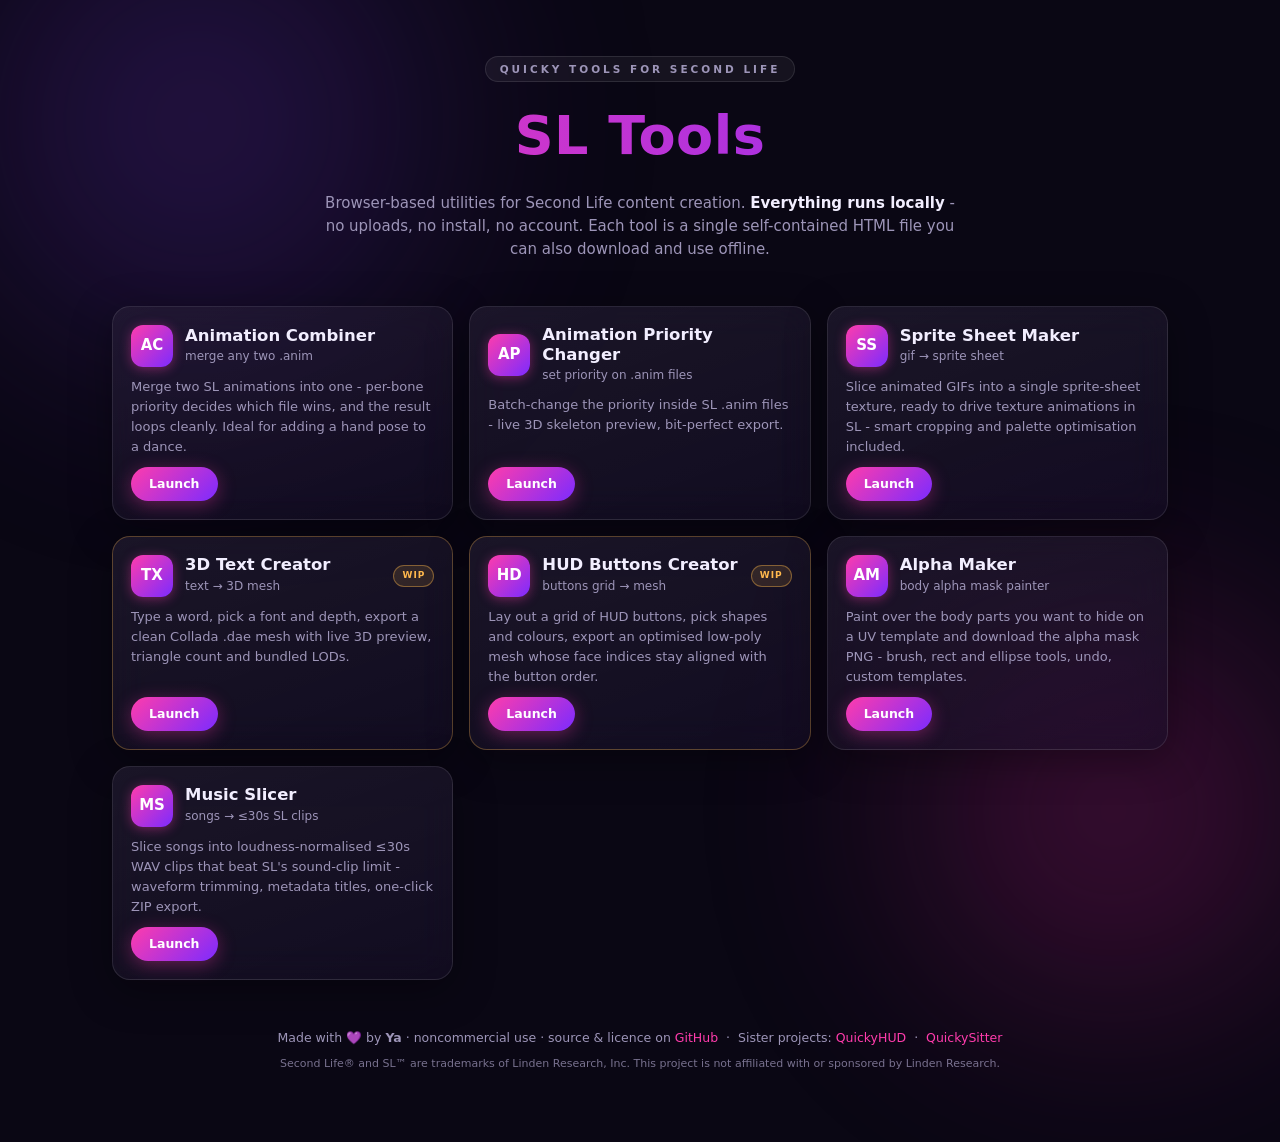
==== index.html @ db1c2037 "Nav: alphabetical order + amber WIP badges for 3D Text and HUD Buttons - Dropdown entries are now so" ====
<!doctype html>
<!--
  ====================================================================
  Quicky Web Tools - landing page (GitHub Pages)
  Required Notice: Copyright © 2026 Ya.
  Licensed under the PolyForm Noncommercial License 1.0.0 - see the
  LICENSE file at the repo root for terms.
  Terms: https://polyformproject.org/licenses/noncommercial/1.0.0
  ====================================================================
-->
<html lang="en">
<head>
<meta charset="utf-8" />
<meta name="viewport" content="width=device-width,initial-scale=1" />
<title>Quicky Web Tools for Second Life</title>
<meta name="description" content="Browser-based tools for Second Life creators - animations, sprite sheets, 3D text, HUD buttons, alpha masks, music clips. No upload, no install, runs locally in your browser." />
<style>
:root {
  --bg:      #0a0714;
  --txt:     #f2eeff;
  --dim:     #9d95b8;
  --magenta: #ff3cac;
  --purple:  #7c2bff;
  --cyan:    #2bd2ff;
  --gold:    #ffcf5e;
  --glass:   rgba(255, 255, 255, 0.05);
  --edge:    rgba(255, 255, 255, 0.10);
  --grad:    linear-gradient(90deg, var(--magenta), var(--purple), var(--cyan), var(--magenta));
}
* { box-sizing: border-box; margin: 0; padding: 0; }
html, body { min-height: 100vh; }
body {
  background: var(--bg);
  color: var(--txt);
  font: 15px/1.55 "Segoe UI Variable Text", "Segoe UI", system-ui, -apple-system, "Helvetica Neue", Arial, sans-serif;
  overflow-x: hidden;
}
body::before, body::after {
  content: "";
  position: fixed;
  z-index: 0;
  border-radius: 50%;
  filter: blur(110px);
  opacity: .45;
  pointer-events: none;
}
body::before {
  width: 55vw; height: 55vw;
  background: radial-gradient(circle, #5b2ba8, transparent 65%);
  top: -18vw; left: -12vw;
  animation: drift 26s ease-in-out infinite alternate;
}
body::after {
  width: 46vw; height: 46vw;
  background: radial-gradient(circle, #b41f7e, transparent 65%);
  bottom: -16vw; right: -10vw;
  animation: drift 30s -15s ease-in-out infinite alternate-reverse;
}
@keyframes drift { to { transform: translate(6vw, 4vh) scale(1.18); } }
::selection { background: rgba(255, 60, 172, .4); }

main {
  position: relative;
  z-index: 1;
  max-width: 1100px;
  margin: 0 auto;
  padding: 56px 22px 70px;
  animation: rise .55s cubic-bezier(.2,.7,.2,1) backwards;
}
@keyframes rise { from { opacity: 0; transform: translateY(16px); } }

header { text-align: center; margin-bottom: 44px; }
.tagline {
  display: inline-block;
  font-size: 10.5px;
  font-weight: 700;
  letter-spacing: 3px;
  text-transform: uppercase;
  color: var(--dim);
  padding: 4px 14px;
  border: 1px solid var(--edge);
  border-radius: 999px;
  background: var(--glass);
}
h1.brand {
  margin: 12px 0 0;
  font-size: clamp(34px, 5.4vw, 54px);
  font-weight: 800;
  letter-spacing: .5px;
  background: var(--grad);
  background-size: 300% 100%;
  -webkit-background-clip: text;
          background-clip: text;
  -webkit-text-fill-color: transparent;
  color: transparent;
  animation: hue 9s linear infinite;
}
@keyframes hue { to { background-position: 300% 0; } }
p.subtitle {
  color: var(--dim);
  max-width: 640px;
  margin: 14px auto 0;
  font-size: 15px;
}
p.subtitle b { color: var(--txt); font-weight: 600; }

.tools {
  display: grid;
  grid-template-columns: repeat(auto-fill, minmax(320px, 1fr));
  gap: 16px;
}
a.tool {
  display: flex;
  flex-direction: column;
  gap: 10px;
  padding: 18px;
  border-radius: 18px;
  text-decoration: none;
  color: var(--txt);
  background: linear-gradient(160deg, rgba(255,255,255,.055), rgba(255,255,255,.015)), rgba(17,10,34,.55);
  border: 1px solid var(--edge);
  box-shadow: 0 10px 40px rgba(0,0,0,.35);
  -webkit-backdrop-filter: blur(18px) saturate(1.3);
          backdrop-filter: blur(18px) saturate(1.3);
  transition: transform .18s, border-color .18s, box-shadow .18s;
}
a.tool:hover {
  transform: translateY(-3px);
  border-color: rgba(255,255,255,.28);
  box-shadow: 0 16px 50px rgba(124,43,255,.28);
}
a.tool:focus-visible { outline: 2px solid var(--cyan); outline-offset: 2px; }
.tool-head { display: flex; align-items: center; gap: 12px; }
.badge {
  width: 42px; height: 42px;
  display: flex; align-items: center; justify-content: center;
  border-radius: 12px;
  font-weight: 800; font-size: 15px;
  color: #fff;
  background: linear-gradient(135deg, var(--magenta), var(--purple));
  box-shadow: 0 2px 12px rgba(255,60,172,.4);
  flex-shrink: 0;
}
h2.tool-name { font-size: 16.5px; font-weight: 700; line-height: 1.2; }
p.tool-sub { color: var(--dim); font-size: 12px; margin-top: 2px; }
p.tool-desc { color: var(--dim); font-size: 13px; flex: 1; }
.tool-cta {
  align-self: flex-start;
  font-size: 12.5px;
  font-weight: 700;
  color: #fff;
  padding: 7px 18px;
  border-radius: 999px;
  background: linear-gradient(135deg, var(--magenta), var(--purple));
  box-shadow: 0 4px 18px rgba(255,60,172,.35);
}
/* Work-in-progress cards: amber chip + tinted border */
a.tool.wip { border-color: rgba(255, 184, 77, 0.3); }
a.tool.wip:hover { border-color: rgba(255, 184, 77, 0.55); }
.wip-chip {
  margin-left: auto;
  flex-shrink: 0;
  font-size: 9px;
  font-weight: 800;
  letter-spacing: 1px;
  padding: 3px 8px;
  border-radius: 999px;
  color: #ffb84d;
  background: rgba(255, 184, 77, 0.12);
  border: 1px solid rgba(255, 184, 77, 0.4);
}
a.tool:hover .tool-cta { box-shadow: 0 6px 26px rgba(255,60,172,.55); }

footer {
  margin-top: 48px;
  text-align: center;
  color: var(--dim);
  font-size: 12.5px;
}
footer a { color: var(--magenta); text-decoration: none; }
footer a:hover { text-decoration: underline; }

@media (prefers-reduced-motion: reduce) {
  *, *::before, *::after { animation: none !important; transition: none !important; }
}
</style>
</head>
<body>
<main>
  <header>
    <div class="tagline">Quicky Tools for Second Life</div>
    <h1 class="brand">SL Tools</h1>
    <p class="subtitle">
      Browser-based utilities for Second Life content creation.
      <b>Everything runs locally</b> - no uploads, no install, no account.
      Each tool is a single self-contained HTML file you can also download
      and use offline.
    </p>
  </header>

  <section class="tools">

    <a class="tool" href="./SL%20Animation%20Combiner/sl_animation_combiner.html">
      <div class="tool-head">
        <span class="badge">AC</span>
        <div>
          <h2 class="tool-name">Animation Combiner</h2>
          <p class="tool-sub">merge any two .anim</p>
        </div>
      </div>
      <p class="tool-desc">
        Merge two SL animations into one - per-bone priority decides which
        file wins, and the result loops cleanly. Ideal for adding a hand
        pose to a dance.
      </p>
      <div class="tool-cta">Launch</div>
    </a>

    <a class="tool" href="./SL%20Animation%20Priority%20Changer/sl_animation_priority_changer.html">
      <div class="tool-head">
        <span class="badge">AP</span>
        <div>
          <h2 class="tool-name">Animation Priority Changer</h2>
          <p class="tool-sub">set priority on .anim files</p>
        </div>
      </div>
      <p class="tool-desc">
        Batch-change the priority inside SL .anim files - live 3D skeleton
        preview, bit-perfect export.
      </p>
      <div class="tool-cta">Launch</div>
    </a>

    <a class="tool" href="./SL%20Sprite%20Sheet%20Maker/sl_sprite_sheet_maker.html">
      <div class="tool-head">
        <span class="badge">SS</span>
        <div>
          <h2 class="tool-name">Sprite Sheet Maker</h2>
          <p class="tool-sub">gif → sprite sheet</p>
        </div>
      </div>
      <p class="tool-desc">
        Slice animated GIFs into a single sprite-sheet texture, ready to
        drive texture animations in SL - smart cropping and palette
        optimisation included.
      </p>
      <div class="tool-cta">Launch</div>
    </a>

    <a class="tool wip" href="./SL%203D%20Text%20Creator/sl_3d_text_creator.html">
      <div class="tool-head">
        <span class="badge">TX</span>
        <div>
          <h2 class="tool-name">3D Text Creator</h2>
          <p class="tool-sub">text → 3D mesh</p>
        </div>
        <span class="wip-chip" title="work in progress">WIP</span>
      </div>
      <p class="tool-desc">
        Type a word, pick a font and depth, export a clean Collada .dae mesh
        with live 3D preview, triangle count and bundled LODs.
      </p>
      <div class="tool-cta">Launch</div>
    </a>

    <a class="tool wip" href="./SL%20HUD%20Buttons%20Creator/sl_hud_buttons_creator.html">
      <div class="tool-head">
        <span class="badge">HD</span>
        <div>
          <h2 class="tool-name">HUD Buttons Creator</h2>
          <p class="tool-sub">buttons grid → mesh</p>
        </div>
        <span class="wip-chip" title="work in progress">WIP</span>
      </div>
      <p class="tool-desc">
        Lay out a grid of HUD buttons, pick shapes and colours, export an
        optimised low-poly mesh whose face indices stay aligned with the
        button order.
      </p>
      <div class="tool-cta">Launch</div>
    </a>

    <a class="tool" href="./SL%20Alpha%20Maker/sl_alpha_maker.html">
      <div class="tool-head">
        <span class="badge">AM</span>
        <div>
          <h2 class="tool-name">Alpha Maker</h2>
          <p class="tool-sub">body alpha mask painter</p>
        </div>
      </div>
      <p class="tool-desc">
        Paint over the body parts you want to hide on a UV template and
        download the alpha mask PNG - brush, rect and ellipse tools, undo,
        custom templates.
      </p>
      <div class="tool-cta">Launch</div>
    </a>

    <a class="tool" href="./SL%20Music%20Slicer/sl_music_slicer.html">
      <div class="tool-head">
        <span class="badge">MS</span>
        <div>
          <h2 class="tool-name">Music Slicer</h2>
          <p class="tool-sub">songs → ≤30s SL clips</p>
        </div>
      </div>
      <p class="tool-desc">
        Slice songs into loudness-normalised ≤30s WAV clips that beat SL's
        sound-clip limit - waveform trimming, metadata titles, one-click
        ZIP export.
      </p>
      <div class="tool-cta">Launch</div>
    </a>

  </section>

  <footer>
    <p>
      Made with 💜 by <b>Ya</b> · noncommercial use · source &amp; licence on
      <a href="https://github.com/QuickyProducts/QuickyWebTools">GitHub</a>
      &nbsp;·&nbsp;
      Sister projects:
      <a href="https://github.com/QuickyProducts/QuickyHUD">QuickyHUD</a>
      &nbsp;·&nbsp;
      <a href="https://github.com/QuickyProducts/QuickySitter">QuickySitter</a>
    </p>
    <p style="margin-top:8px; font-size:11px; opacity:.75;">
      Second Life® and SL™ are trademarks of Linden Research, Inc.
      This project is not affiliated with or sponsored by Linden Research.
    </p>
  </footer>
</main>
</body>
</html>
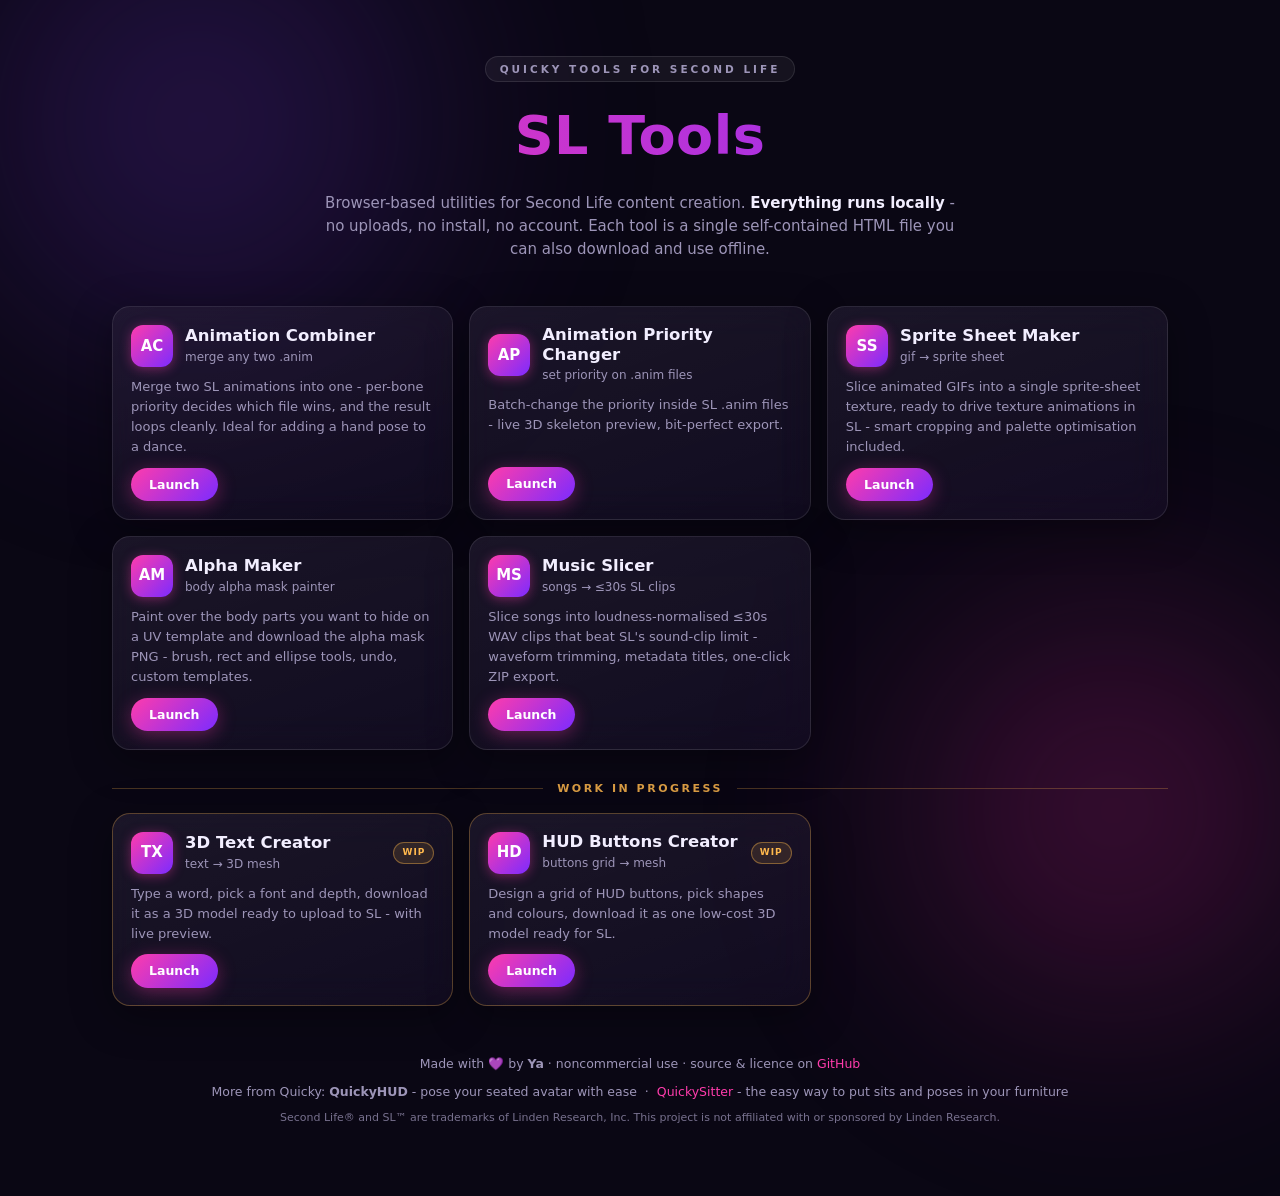
==== commit 7fc14f55: "Plain-language copy pass, unified footer, WIP tools separated in all lists - All visible tool text r" ====
--- a/index.html
+++ b/index.html
@@ -157,6 +157,25 @@
 /* Work-in-progress cards: amber chip + tinted border */
 a.tool.wip { border-color: rgba(255, 184, 77, 0.3); }
 a.tool.wip:hover { border-color: rgba(255, 184, 77, 0.55); }
+.wip-divider {
+  grid-column: 1 / -1;
+  display: flex;
+  align-items: center;
+  gap: 14px;
+  margin-top: 14px;
+  font-size: 11px;
+  font-weight: 800;
+  letter-spacing: 2.5px;
+  text-transform: uppercase;
+  color: #ffb84d;
+  opacity: .85;
+}
+.wip-divider::before, .wip-divider::after {
+  content: "";
+  flex: 1;
+  height: 1px;
+  background: rgba(255, 184, 77, 0.3);
+}
 .wip-chip {
   margin-left: auto;
   flex-shrink: 0;
@@ -247,39 +266,6 @@
       <div class="tool-cta">Launch</div>
     </a>
 
-    <a class="tool wip" href="./SL%203D%20Text%20Creator/sl_3d_text_creator.html">
-      <div class="tool-head">
-        <span class="badge">TX</span>
-        <div>
-          <h2 class="tool-name">3D Text Creator</h2>
-          <p class="tool-sub">text → 3D mesh</p>
-        </div>
-        <span class="wip-chip" title="work in progress">WIP</span>
-      </div>
-      <p class="tool-desc">
-        Type a word, pick a font and depth, export a clean Collada .dae mesh
-        with live 3D preview, triangle count and bundled LODs.
-      </p>
-      <div class="tool-cta">Launch</div>
-    </a>
-
-    <a class="tool wip" href="./SL%20HUD%20Buttons%20Creator/sl_hud_buttons_creator.html">
-      <div class="tool-head">
-        <span class="badge">HD</span>
-        <div>
-          <h2 class="tool-name">HUD Buttons Creator</h2>
-          <p class="tool-sub">buttons grid → mesh</p>
-        </div>
-        <span class="wip-chip" title="work in progress">WIP</span>
-      </div>
-      <p class="tool-desc">
-        Lay out a grid of HUD buttons, pick shapes and colours, export an
-        optimised low-poly mesh whose face indices stay aligned with the
-        button order.
-      </p>
-      <div class="tool-cta">Launch</div>
-    </a>
-
     <a class="tool" href="./SL%20Alpha%20Maker/sl_alpha_maker.html">
       <div class="tool-head">
         <span class="badge">AM</span>
@@ -308,6 +294,40 @@
         Slice songs into loudness-normalised ≤30s WAV clips that beat SL's
         sound-clip limit - waveform trimming, metadata titles, one-click
         ZIP export.
+      </p>
+      <div class="tool-cta">Launch</div>
+    </a>
+
+    <div class="wip-divider" aria-hidden="true">Work in progress</div>
+
+    <a class="tool wip" href="./SL%203D%20Text%20Creator/sl_3d_text_creator.html">
+      <div class="tool-head">
+        <span class="badge">TX</span>
+        <div>
+          <h2 class="tool-name">3D Text Creator</h2>
+          <p class="tool-sub">text → 3D mesh</p>
+        </div>
+        <span class="wip-chip" title="work in progress">WIP</span>
+      </div>
+      <p class="tool-desc">
+        Type a word, pick a font and depth, download it as a 3D model
+        ready to upload to SL - with live preview.
+      </p>
+      <div class="tool-cta">Launch</div>
+    </a>
+
+    <a class="tool wip" href="./SL%20HUD%20Buttons%20Creator/sl_hud_buttons_creator.html">
+      <div class="tool-head">
+        <span class="badge">HD</span>
+        <div>
+          <h2 class="tool-name">HUD Buttons Creator</h2>
+          <p class="tool-sub">buttons grid → mesh</p>
+        </div>
+        <span class="wip-chip" title="work in progress">WIP</span>
+      </div>
+      <p class="tool-desc">
+        Design a grid of HUD buttons, pick shapes and colours, download
+        it as one low-cost 3D model ready for SL.
       </p>
       <div class="tool-cta">Launch</div>
     </a>
@@ -318,11 +338,13 @@
     <p>
       Made with 💜 by <b>Ya</b> · noncommercial use · source &amp; licence on
       <a href="https://github.com/QuickyProducts/QuickyWebTools">GitHub</a>
-      &nbsp;·&nbsp;
-      Sister projects:
-      <a href="https://github.com/QuickyProducts/QuickyHUD">QuickyHUD</a>
+    </p>
+    <p style="margin-top:8px;">
+      More from Quicky:
+      <b>QuickyHUD</b> - pose your seated avatar with ease
       &nbsp;·&nbsp;
       <a href="https://github.com/QuickyProducts/QuickySitter">QuickySitter</a>
+      - the easy way to put sits and poses in your furniture
     </p>
     <p style="margin-top:8px; font-size:11px; opacity:.75;">
       Second Life® and SL™ are trademarks of Linden Research, Inc.
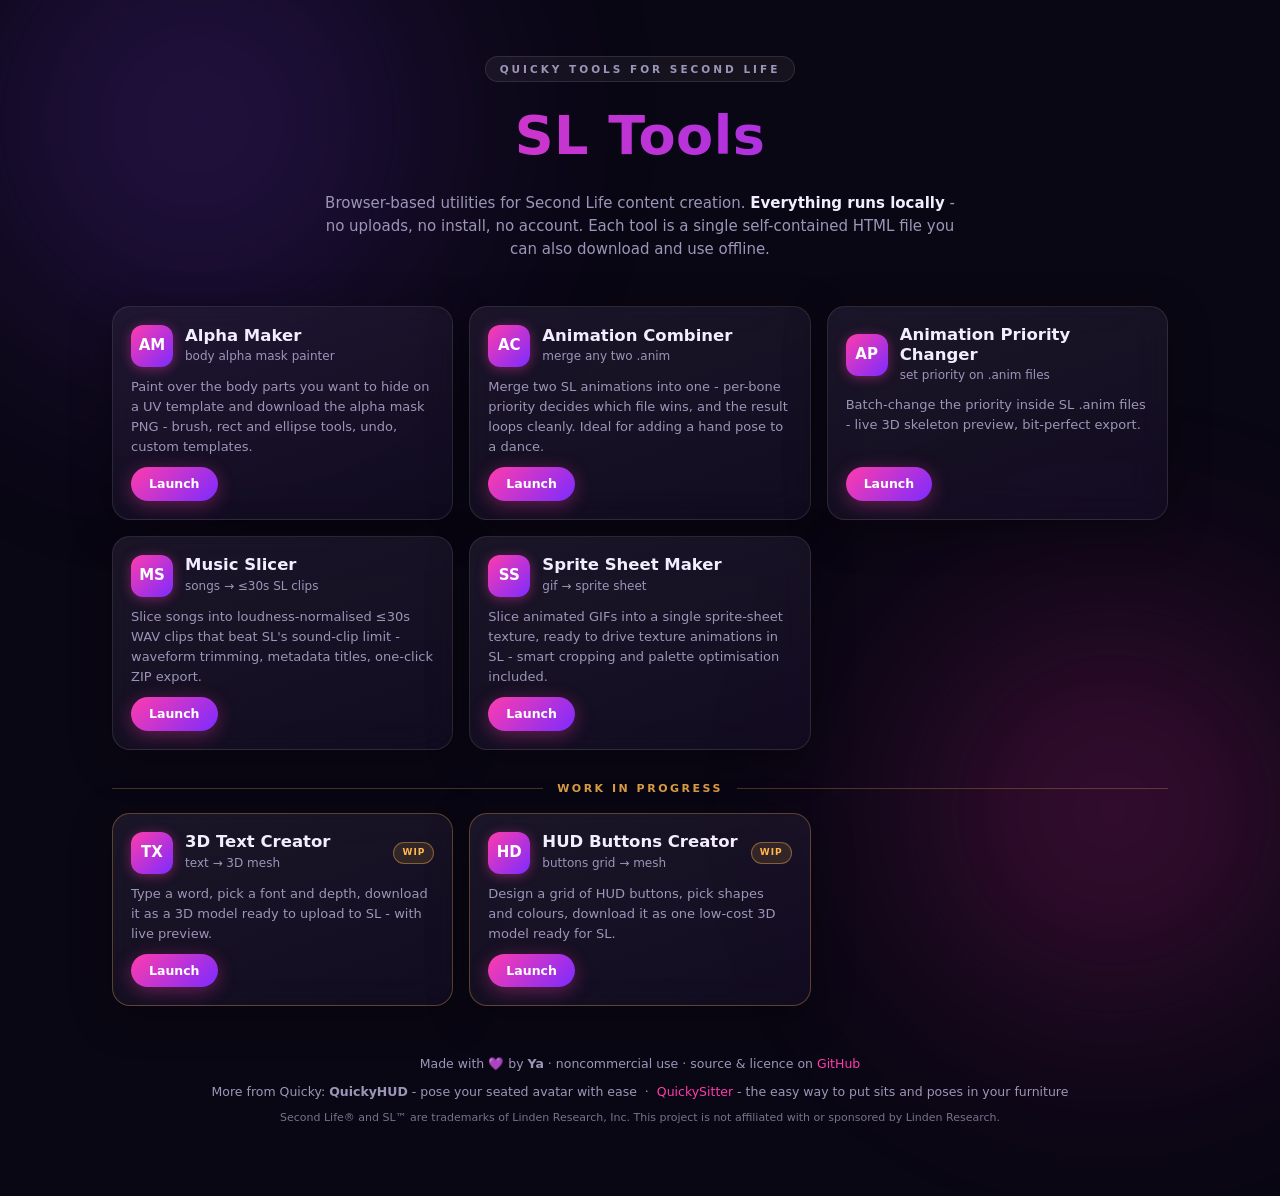
==== commit 42bfe225: "Sort landing page cards and README table alphabetically like the nav Finished tools A to Z first, th" ====
--- a/index.html
+++ b/index.html
@@ -219,6 +219,22 @@
 
   <section class="tools">
 
+    <a class="tool" href="./SL%20Alpha%20Maker/sl_alpha_maker.html">
+      <div class="tool-head">
+        <span class="badge">AM</span>
+        <div>
+          <h2 class="tool-name">Alpha Maker</h2>
+          <p class="tool-sub">body alpha mask painter</p>
+        </div>
+      </div>
+      <p class="tool-desc">
+        Paint over the body parts you want to hide on a UV template and
+        download the alpha mask PNG - brush, rect and ellipse tools, undo,
+        custom templates.
+      </p>
+      <div class="tool-cta">Launch</div>
+    </a>
+
     <a class="tool" href="./SL%20Animation%20Combiner/sl_animation_combiner.html">
       <div class="tool-head">
         <span class="badge">AC</span>
@@ -250,6 +266,22 @@
       <div class="tool-cta">Launch</div>
     </a>
 
+    <a class="tool" href="./SL%20Music%20Slicer/sl_music_slicer.html">
+      <div class="tool-head">
+        <span class="badge">MS</span>
+        <div>
+          <h2 class="tool-name">Music Slicer</h2>
+          <p class="tool-sub">songs → ≤30s SL clips</p>
+        </div>
+      </div>
+      <p class="tool-desc">
+        Slice songs into loudness-normalised ≤30s WAV clips that beat SL's
+        sound-clip limit - waveform trimming, metadata titles, one-click
+        ZIP export.
+      </p>
+      <div class="tool-cta">Launch</div>
+    </a>
+
     <a class="tool" href="./SL%20Sprite%20Sheet%20Maker/sl_sprite_sheet_maker.html">
       <div class="tool-head">
         <span class="badge">SS</span>
@@ -262,38 +294,6 @@
         Slice animated GIFs into a single sprite-sheet texture, ready to
         drive texture animations in SL - smart cropping and palette
         optimisation included.
-      </p>
-      <div class="tool-cta">Launch</div>
-    </a>
-
-    <a class="tool" href="./SL%20Alpha%20Maker/sl_alpha_maker.html">
-      <div class="tool-head">
-        <span class="badge">AM</span>
-        <div>
-          <h2 class="tool-name">Alpha Maker</h2>
-          <p class="tool-sub">body alpha mask painter</p>
-        </div>
-      </div>
-      <p class="tool-desc">
-        Paint over the body parts you want to hide on a UV template and
-        download the alpha mask PNG - brush, rect and ellipse tools, undo,
-        custom templates.
-      </p>
-      <div class="tool-cta">Launch</div>
-    </a>
-
-    <a class="tool" href="./SL%20Music%20Slicer/sl_music_slicer.html">
-      <div class="tool-head">
-        <span class="badge">MS</span>
-        <div>
-          <h2 class="tool-name">Music Slicer</h2>
-          <p class="tool-sub">songs → ≤30s SL clips</p>
-        </div>
-      </div>
-      <p class="tool-desc">
-        Slice songs into loudness-normalised ≤30s WAV clips that beat SL's
-        sound-clip limit - waveform trimming, metadata titles, one-click
-        ZIP export.
       </p>
       <div class="tool-cta">Launch</div>
     </a>
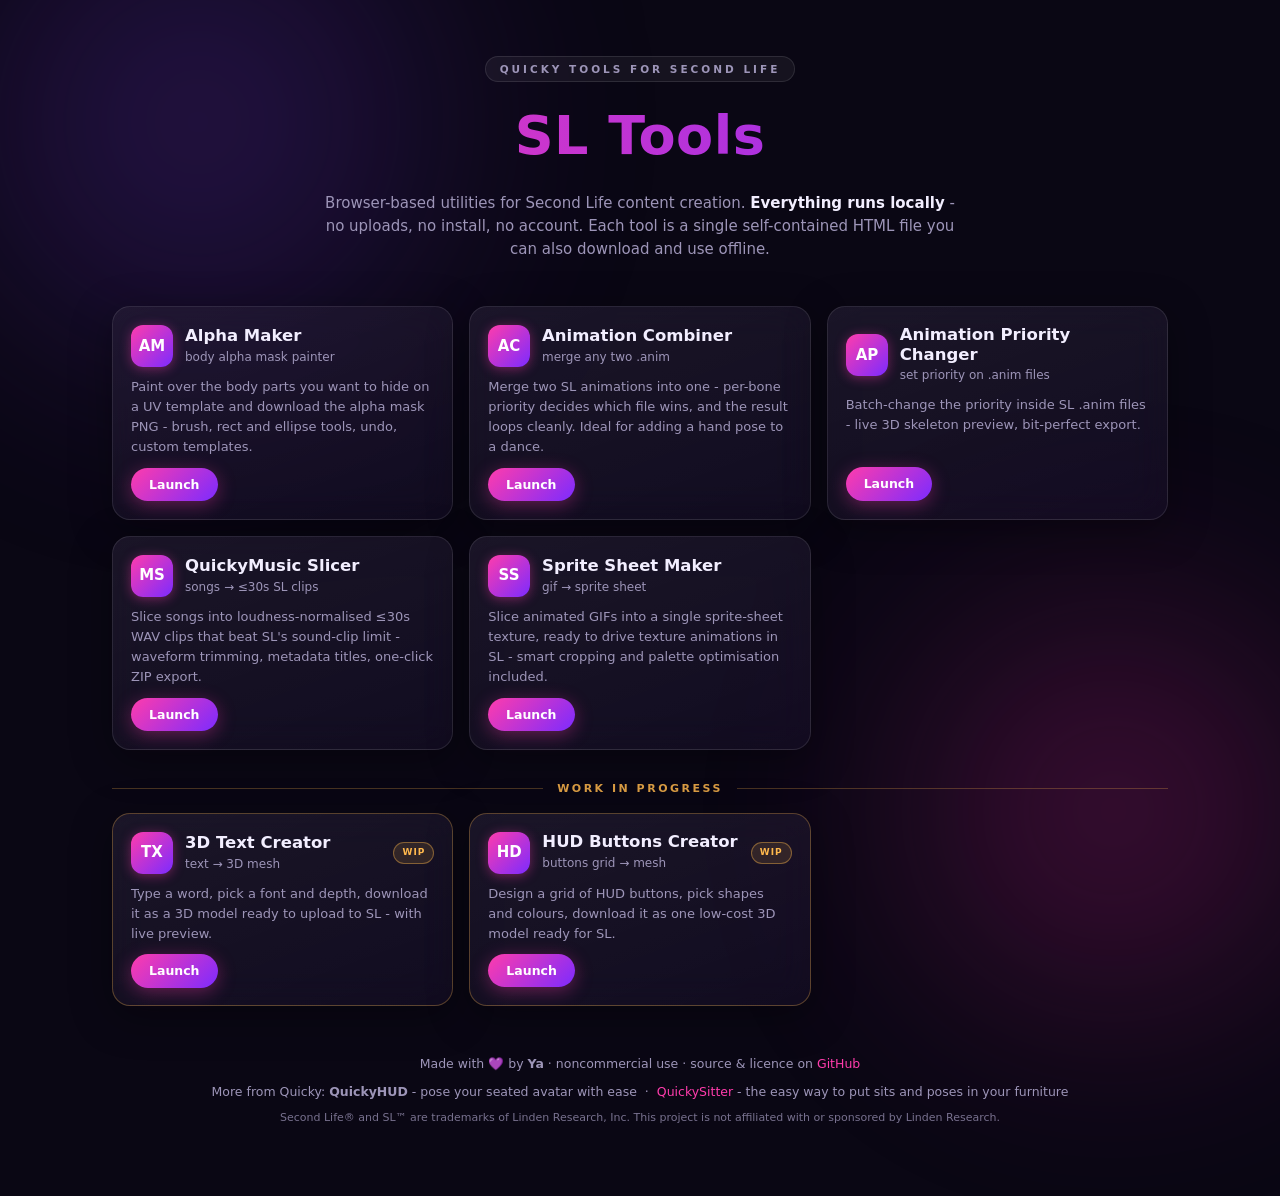
==== commit 4511f30c: "Rename the tool to QuickyMusic Slicer (display name only, URLs unchanged) Co-Authored-By: Claude Fab" ====
--- a/index.html
+++ b/index.html
@@ -270,7 +270,7 @@
       <div class="tool-head">
         <span class="badge">MS</span>
         <div>
-          <h2 class="tool-name">Music Slicer</h2>
+          <h2 class="tool-name">QuickyMusic Slicer</h2>
           <p class="tool-sub">songs → ≤30s SL clips</p>
         </div>
       </div>
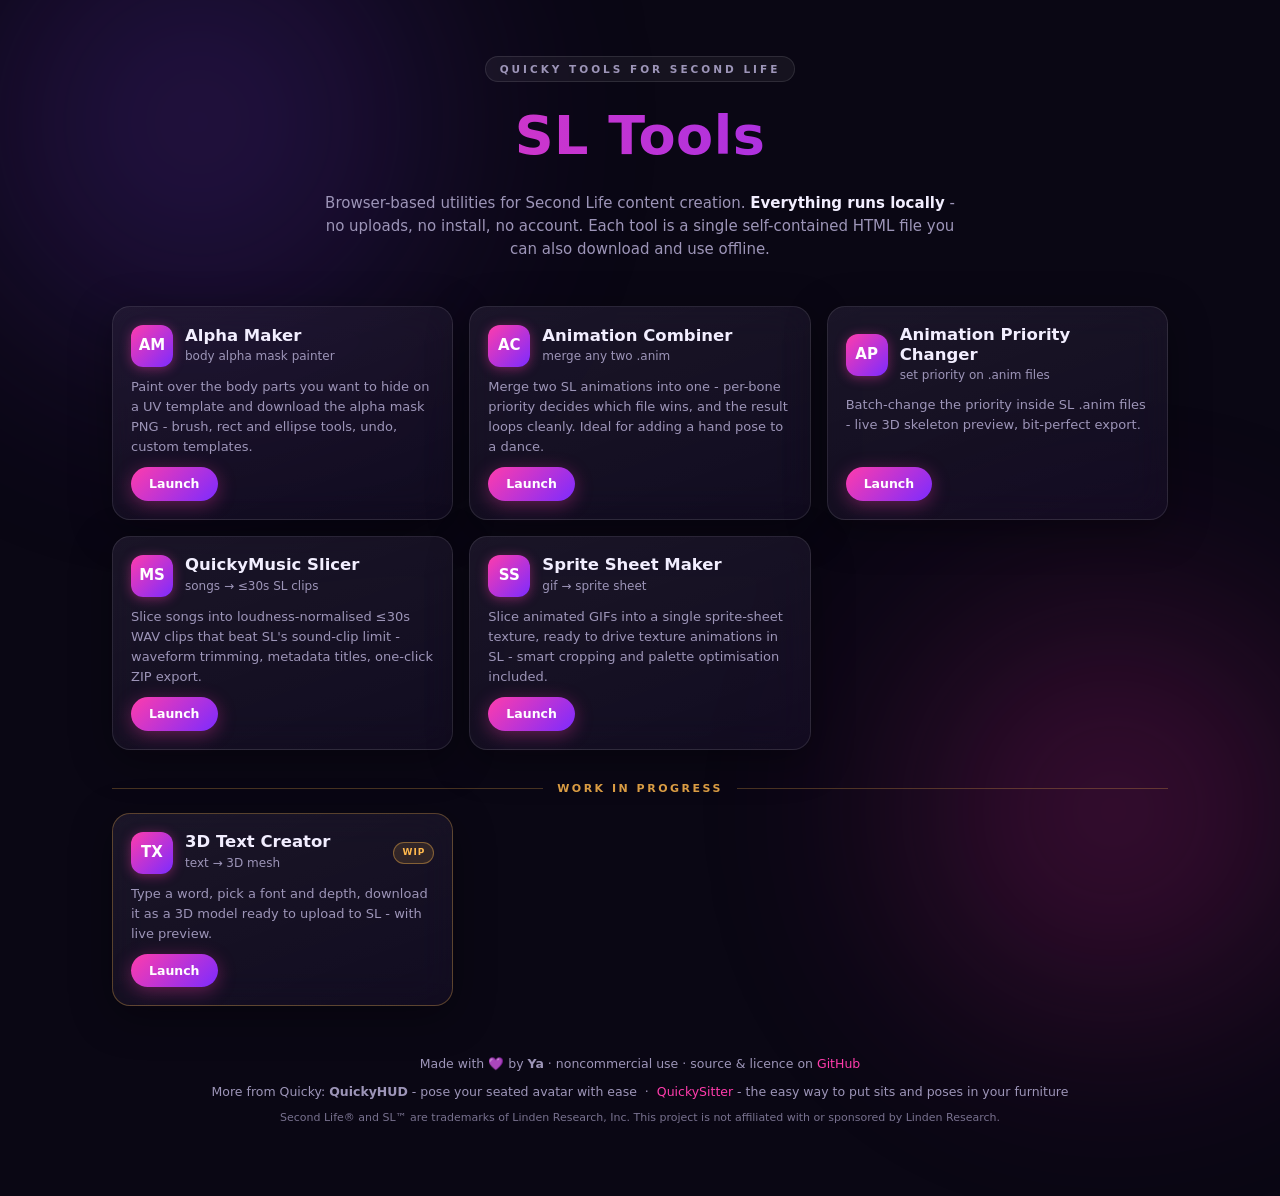
==== commit 1a9e93cc: "Slicer: no rule line beside the Advanced heading, switch beside its name, narrower panel The decorat" ====
--- a/index.html
+++ b/index.html
@@ -316,22 +316,6 @@
       <div class="tool-cta">Launch</div>
     </a>
 
-    <a class="tool wip" href="./SL%20HUD%20Buttons%20Creator/sl_hud_buttons_creator.html">
-      <div class="tool-head">
-        <span class="badge">HD</span>
-        <div>
-          <h2 class="tool-name">HUD Buttons Creator</h2>
-          <p class="tool-sub">buttons grid → mesh</p>
-        </div>
-        <span class="wip-chip" title="work in progress">WIP</span>
-      </div>
-      <p class="tool-desc">
-        Design a grid of HUD buttons, pick shapes and colours, download
-        it as one low-cost 3D model ready for SL.
-      </p>
-      <div class="tool-cta">Launch</div>
-    </a>
-
   </section>
 
   <footer>
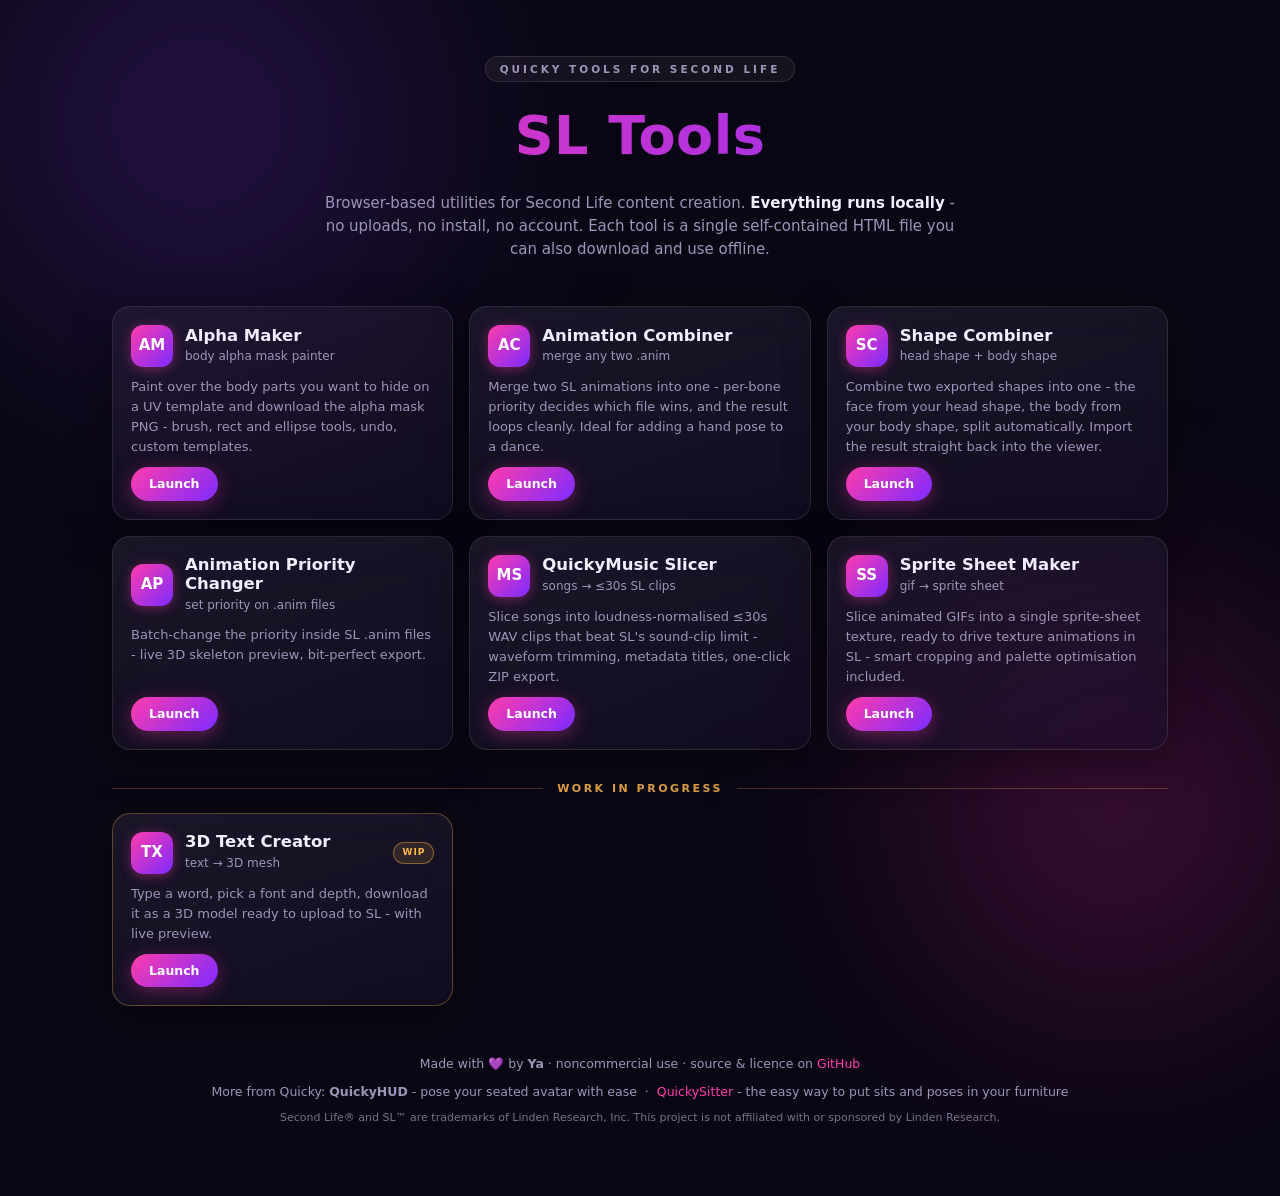
==== commit 9ee1aeea: "Shape Combiner: new tool - head shape + body shape XML merge Co-Authored-By: Claude Fable 5 <noreply" ====
--- a/index.html
+++ b/index.html
@@ -13,7 +13,7 @@
 <meta charset="utf-8" />
 <meta name="viewport" content="width=device-width,initial-scale=1" />
 <title>Quicky Web Tools for Second Life</title>
-<meta name="description" content="Browser-based tools for Second Life creators - animations, sprite sheets, 3D text, HUD buttons, alpha masks, music clips. No upload, no install, runs locally in your browser." />
+<meta name="description" content="Browser-based tools for Second Life creators - animations, sprite sheets, 3D text, alpha masks, music clips. No upload, no install, runs locally in your browser." />
 <style>
 :root {
   --bg:      #0a0714;
@@ -247,6 +247,22 @@
         Merge two SL animations into one - per-bone priority decides which
         file wins, and the result loops cleanly. Ideal for adding a hand
         pose to a dance.
+      </p>
+      <div class="tool-cta">Launch</div>
+    </a>
+
+    <a class="tool" href="./SL%20Shape%20Combiner/sl_shape_combiner.html">
+      <div class="tool-head">
+        <span class="badge">SC</span>
+        <div>
+          <h2 class="tool-name">Shape Combiner</h2>
+          <p class="tool-sub">head shape + body shape</p>
+        </div>
+      </div>
+      <p class="tool-desc">
+        Combine two exported shapes into one - the face from your head
+        shape, the body from your body shape, split automatically. Import
+        the result straight back into the viewer.
       </p>
       <div class="tool-cta">Launch</div>
     </a>
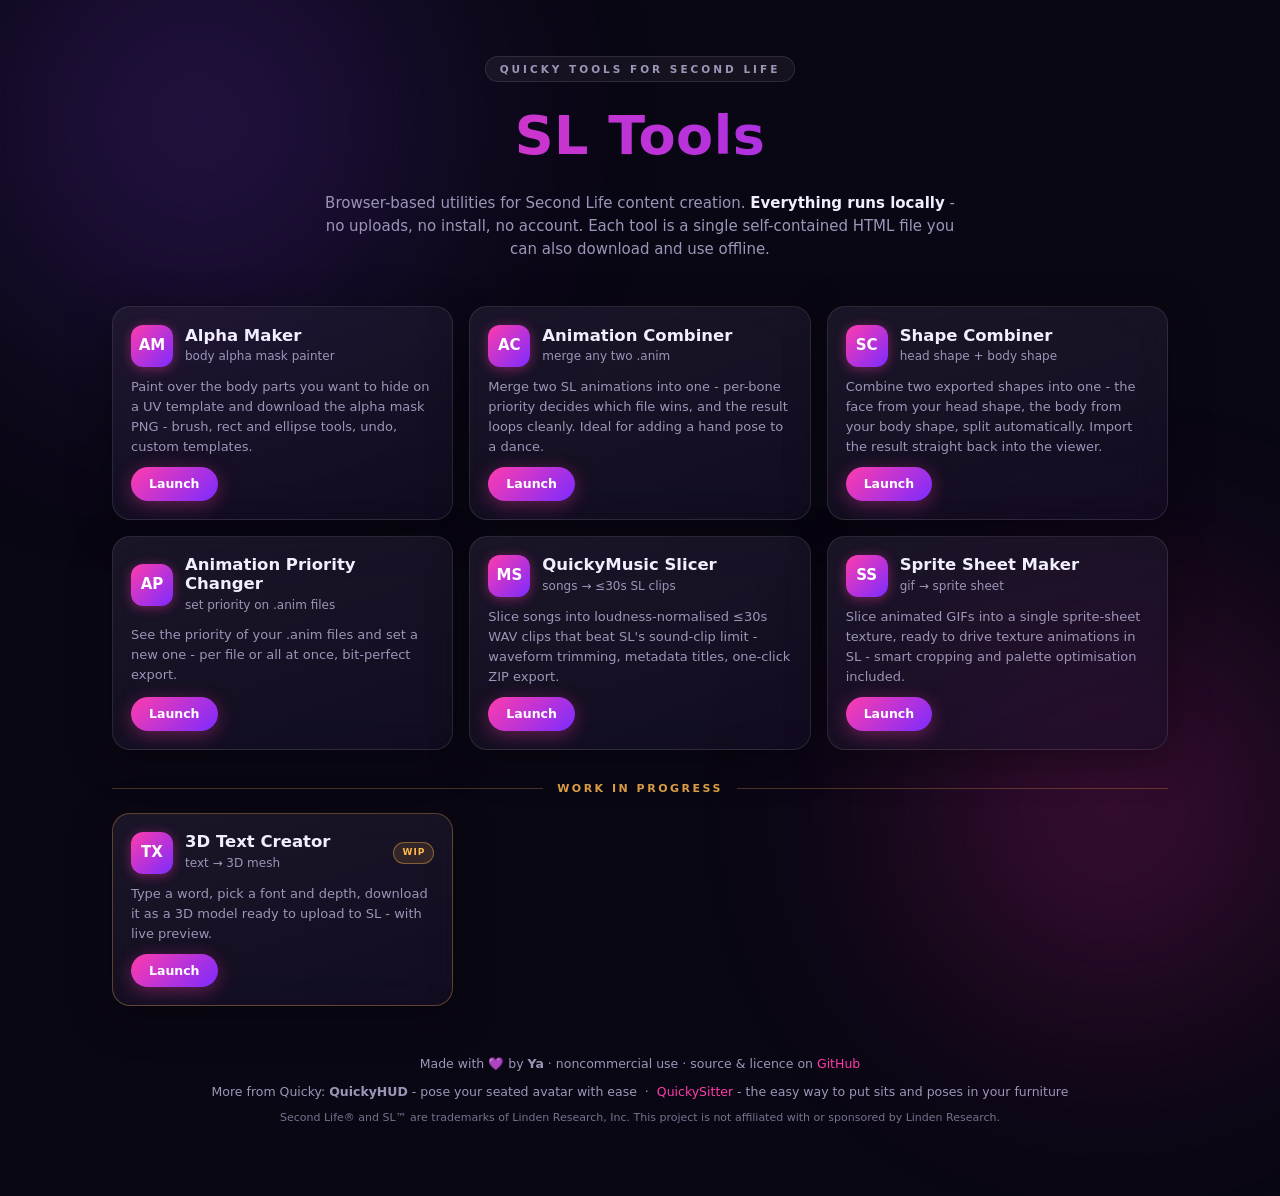
==== commit 69fa829b: "Animation Priority Changer: drop the 3D preview Reduce the tool to what it is for: load .anim files," ====
--- a/index.html
+++ b/index.html
@@ -276,8 +276,8 @@
         </div>
       </div>
       <p class="tool-desc">
-        Batch-change the priority inside SL .anim files - live 3D skeleton
-        preview, bit-perfect export.
+        See the priority of your .anim files and set a new one - per file
+        or all at once, bit-perfect export.
       </p>
       <div class="tool-cta">Launch</div>
     </a>
